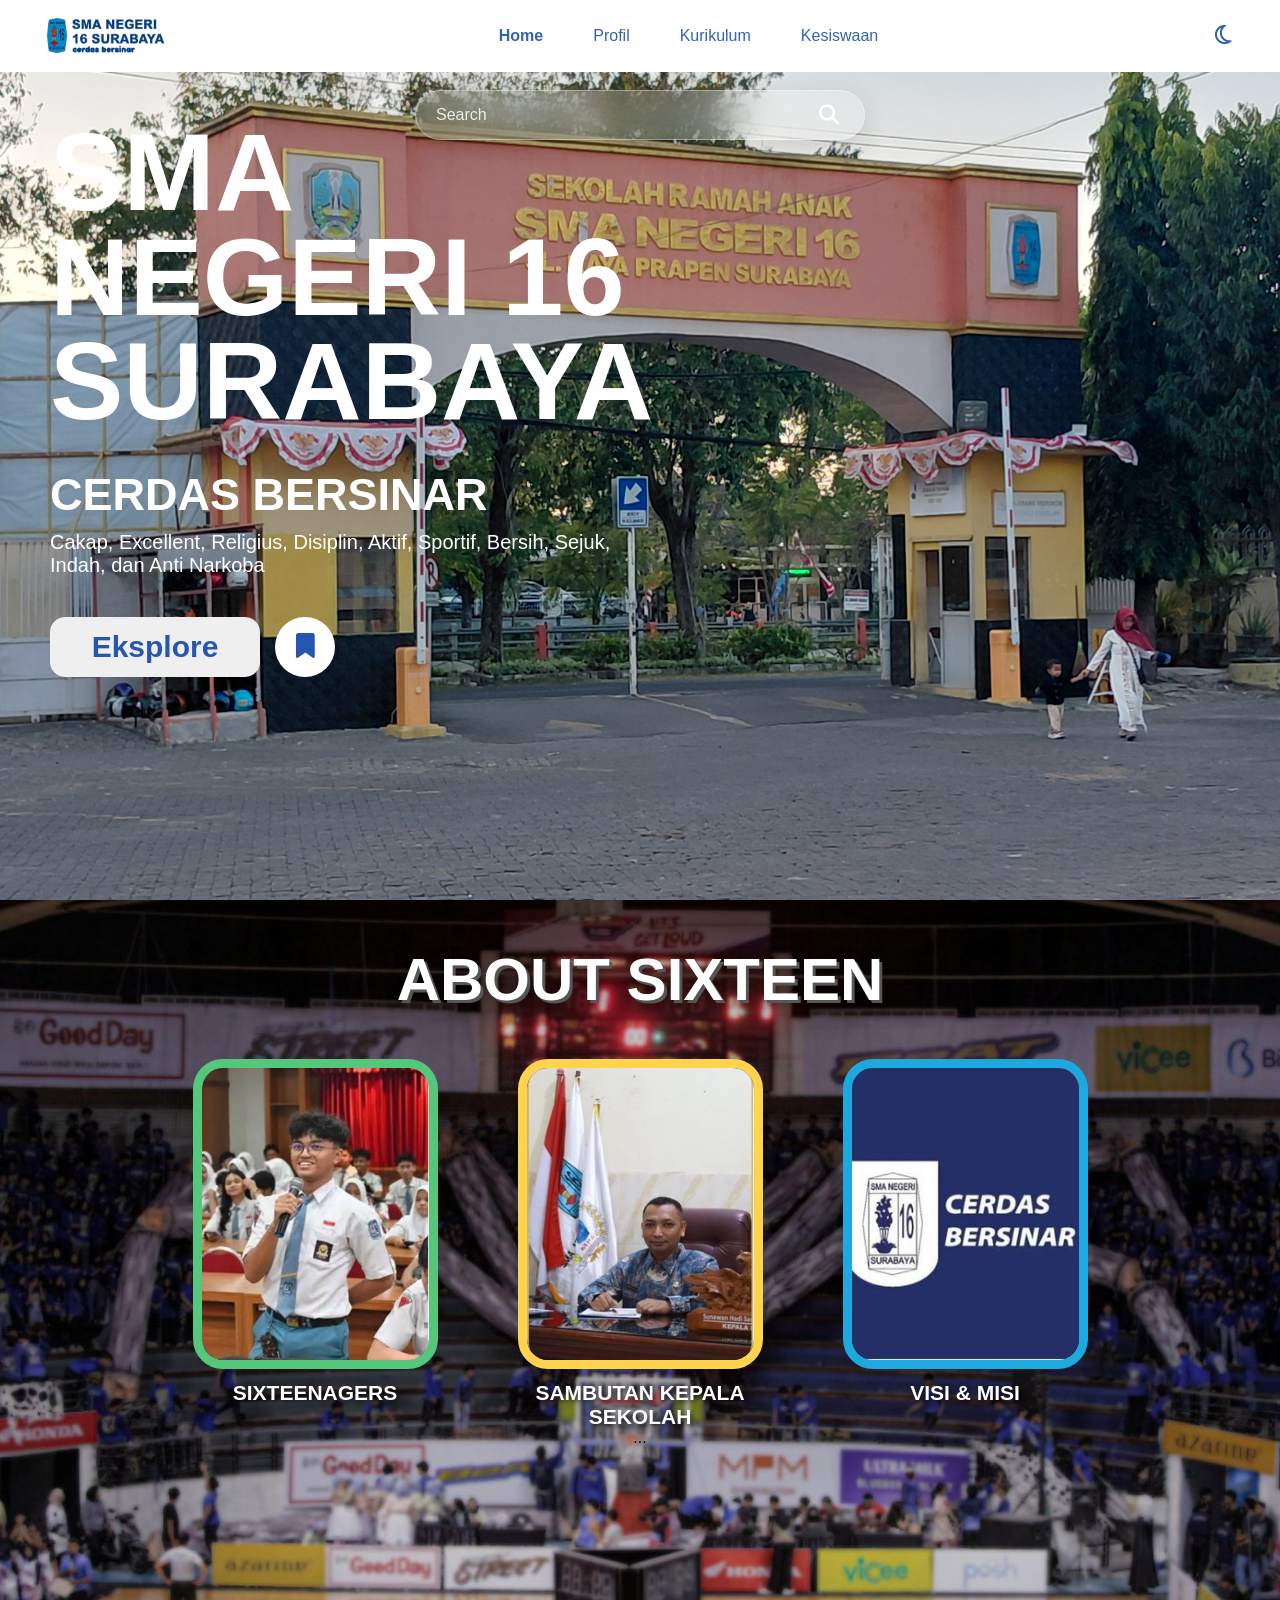
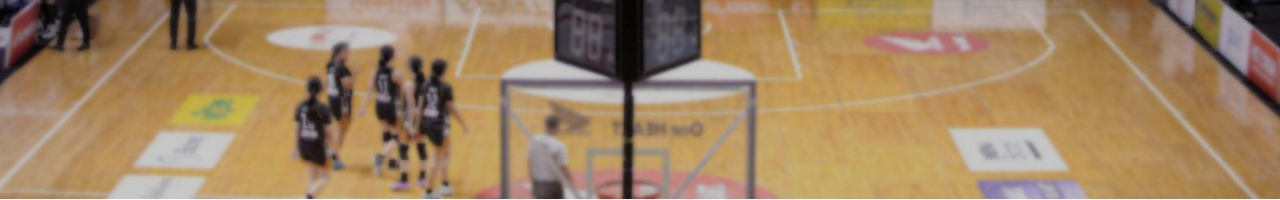
==== index.html @ 4f7dff68 "Rename index.HTML to index.html" ====
<!DOCTYPE html>
        <html lang="id">
        <head>
            <meta charset="UTF-8">
            <meta name="viewport" content="width=device-width, initial-scale=1.0">
            <title>SMAN 16 Surabaya-Cerdas Bersinar</title>
            <link rel="stylesheet" href="style.css">

            <!-- Font Awesome -->   
            <link rel="stylesheet"
            href="https://cdnjs.cloudflare.com/ajax/libs/font-awesome/6.6.0/css/all.min.css">
        </head>
        <body>


        <header>
            <nav>
                <div class="logo">
                    <img src="SIXTEEN.png" alt="">
                </div>

                <ul>
                    <li><a class="active" href="#">Home</a></li>
                    <li><a href="#">Profil</a></li>
                    <li><a href="#">Kurikulum</a></li>
                    <li><a href="#">Kesiswaan</a></li>
                </ul>

                <div class="menu-right">     
            <button id="theme-toggle">
                <i class="fa-regular fa-moon"></i>
            </button>
                </div>
                
            </nav>
        </header>

        <section class="hero">

            <img src="sekolah.jpg" class="bg">

            
            <div class="search">
                <input type="text" placeholder="Search">
                <button><i class="fa-solid fa-magnifying-glass"></i></button>
            </div>

            <div class="content">
                <h1>
                    SMA <br>
                    NEGERI 16 <br>
                    SURABAYA
                </h1>

                <h2>CERDAS BERSINAR</h2>

                <p>
                    Cakap, Excellent, Religius, Disiplin, Aktif,
                    Sportif, Bersih, Sejuk, Indah, dan Anti Narkoba
                </p>

                <div class="btn-group">
                    <button class="explore">Eksplore</button>

                    <button class="play">
                        <i class="fa-solid fa-bookmark"></i>
                    </button>
                </div>

            </div>

        </section>

        
<script>
/* =========================
   DARK / LIGHT MODE GLOBAL
========================= */

const themeToggle = document.getElementById("theme-toggle");


// Cek tema yang sebelumnya dipilih
const savedTheme = localStorage.getItem("theme");


// Kalau sebelumnya dark mode
if (savedTheme === "dark") {
    document.body.classList.add("dark-mode");
}


// Update icon sesuai tema
function updateThemeIcon() {

    if (!themeToggle) return;

    const icon = themeToggle.querySelector("i");

    if (document.body.classList.contains("dark-mode")) {

        icon.classList.remove("fa-moon");
        icon.classList.add("fa-sun");

    } else {

        icon.classList.remove("fa-sun");
        icon.classList.add("fa-moon");

    }
}


// Jalankan saat halaman dibuka
updateThemeIcon();


// Tombol Dark / Light
if (themeToggle) {

    themeToggle.addEventListener("click", function () {

        document.body.classList.toggle("dark-mode");


        // Simpan pilihan
        if (document.body.classList.contains("dark-mode")) {

            localStorage.setItem("theme", "dark");

        } else {

            localStorage.setItem("theme", "light");

        }


        updateThemeIcon();

    });

}



/* =========================
   EXPLORE BUTTON
========================= */

const exploreButton =
    document.getElementById("explore-button");


if (exploreButton) {

    exploreButton.addEventListener("click", function () {

        const aboutSection =
            document.querySelector(".about-section");


        if (aboutSection) {

            aboutSection.scrollIntoView({
                behavior: "smooth"
            });

        }

    });

}



/* =========================
   SEARCH
========================= */

const searchInput =
    document.getElementById("search-input");

const searchButton =
    document.getElementById("search-button");


function performSearch() {

    if (!searchInput) return;


    const keyword =
        searchInput.value.trim().toLowerCase();


    if (keyword === "") {
        return;
    }


    if (keyword.includes("sixteenagers")) {

        window.location.href =
            "sixteenagers.html";

        return;
    }


    if (
        keyword.includes("kepala") ||
        keyword.includes("sekolah")
    ) {

        window.location.href =
            "kepala-sekolah.html";

        return;
    }


    if (
        keyword.includes("visi") ||
        keyword.includes("misi")
    ) {

        window.location.href =
            "visi-misi.html";

        return;
    }


    alert(
        "Halaman untuk '" +
        searchInput.value +
        "' belum tersedia."
    );

}


if (searchButton) {

    searchButton.addEventListener(
        "click",
        performSearch
    );

}


if (searchInput) {

    searchInput.addEventListener(
        "keydown",
        function (event) {

            if (event.key === "Enter") {

                performSearch();

            }

        }
    );

}



/* =========================
   PARALLAX SIXTEENAGERS
========================= */

const sixteenPage =
    document.querySelector(".sixteen-page");


if (sixteenPage) {

    document.addEventListener(
        "mousemove",
        function (event) {

            const x =
                (window.innerWidth / 2 - event.clientX) / 50;

            const y =
                (window.innerHeight / 2 - event.clientY) / 50;


            sixteenPage.style.setProperty(
                "--mouse-x",
                x + "px"
            );


            sixteenPage.style.setProperty(
                "--mouse-y",
                y + "px"
            );

        }
    );

}
</script>

        </body>


                
         <section class="about-section">
         
    <h1>ABOUT SIXTEEN</h1>

    <div class="about-container">

        <!-- SIXTEENAGERS -->
        <a href="sixteenagers.html" class="about-card sixteenagers">
            <div class="image-box">
                <img src="sixteenagers.jpg" alt="Sixteenagers">
            </div>
            <h2>SIXTEENAGERS</h2>
        </a>


        <!-- KEPALA SEKOLAH -->
        <a href="kepala-sekolah.html" class="about-card kepala-sekolah">
            <div class="image-box">
                <img src="kepala-sekolah.jpg" alt="Kepala Sekolah">
            </div>
            <h2>SAMBUTAN KEPALA<br>SEKOLAH</h2>
        </a>


        <!-- VISI MISI -->
        <a href="visi-misi.html" class="about-card visi-misi">
            <div class="image-box">
                <img src="visi-misi.jpg" alt="Visi dan Misi">
            </div>
            <h2>VISI & MISI</h2>
        </a>

    </div>

    <div class=""

    ...

    </section class="about-section">

        ...

    </section>


    <!-- JAVASCRIPT -->

    <script>

        // semua JavaScript di atas di sini

    </script>

</body>
</html>
---- style.css ----
*{
    margin:0;
    padding:0;
    box-sizing:border-box;
    font-family:Arial, Helvetica, sans-serif;
}

body{
    overflow-x:hidden;
}


/* =========================
   NAVBAR
========================= */

.logo img{
    width: 130px;
    height:auto;
    display:block;
}

header{
    width:100%;
    position:absolute;
    top:0;
    left:0;
    z-index:100;
}

nav{
    display:flex;
    justify-content:space-between;
    align-items:center;
    padding:15px 40px;
    background:white;
}

nav ul{
    display:flex;
    gap:50px;
    list-style:none;
}

nav a{
    text-decoration:none;
    color:#3462b4;
}

.active{
    font-weight:bold;
}

.menu-right{
    display:flex;
    gap:10px;
    align-items:center;
}


/* =========================
   HERO
========================= */

.hero{
    position:relative;
    width:100%;
    height:100vh;
}

.bg{
    width:100%;
    height:100%;
    object-fit:cover;
}


/* Overlay */

.overlay{
    position:absolute;
    top:0;
    left:0;
    width:58%;
    height:100%;
    background:rgba(19,77,180,.55);
}


/* =========================
   SEARCH BAR
========================= */

.search{
    position:absolute;
    top:90px;
    left:50%;
    transform:translateX(-50%);
    width:450px;
    display:flex;

    /* Glassmorphism */
    background:rgba(255,255,255,0.18);
    backdrop-filter:blur(15px);
    -webkit-backdrop-filter:blur(15px);

    border:1px solid rgba(255,255,255,0.35);
    border-radius:40px;

    box-shadow:0 8px 30px rgba(0,0,0,0.15);

    overflow:hidden;
}

.search input{
    flex:1;
    padding:15px 20px;

    border:none;
    outline:none;

    background:transparent;
    color:white;

    font-size:16px;
}

.search input::placeholder{
    color:rgba(255,255,255,0.85);
}

.search button{
    width:70px;

    border:none;
    background:transparent;
    color:white;

    border-radius:0 40px 40px 0;

    font-size:20px;
    cursor:pointer;

    transition:0.3s;
}

.search button:hover{
    background:rgba(255,255,255,0.15);
}


/* =========================
   CONTENT
========================= */

.content{
    position:absolute;
    left:50px;
    top:120px;
    color:white;
    max-width:650px;
}

.content h1{
    font-size:110px;
    line-height:0.95;
    font-weight:900;
}

.content h2{
    margin-top:35px;
    font-size:45px;
}

.content p{
    margin-top:10px;
    font-size:20px;
    width:600px;
}


/* =========================
   BUTTON
========================= */

.btn-group{
    display:flex;
    gap:15px;
    margin-top:40px;
}

.explore{
    width:210px;
    height:60px;
    border:none;
    border-radius:15px;

    font-size:30px;
    color:#2556b0;
    font-weight:bold;

    cursor:pointer;
}

.play{
    width:60px;
    height:60px;

    border:none;
    border-radius:50%;

    background:white;
    color:#2556b0;

    font-size:25px;
    cursor:pointer;
}


/* =========================
   DARK / LIGHT MODE
========================= */

#theme-toggle{
    background:transparent;
    border:none;

    color:#3462b4;
    font-size:22px;

    cursor:pointer;
    padding:8px;

    transition:all 0.3s ease;
}

#theme-toggle:hover{
    transform:rotate(20deg) scale(1.1);
}


/* =========================
   DARK MODE
========================= */

body.dark-mode nav{
    background:#111;
}

body.dark-mode nav a{
    color:white;
}

body.dark-mode #theme-toggle{
    color:white;
}


/* Background */

body.dark-mode .bg{
    filter:brightness(45%);
}


/* Overlay */

body.dark-mode .overlay{
    background:rgba(0,0,0,0.55);
}


/* Search Dark Mode */

body.dark-mode .search{
    background:rgba(0,0,0,0.20);

    border:1px solid rgba(255,255,255,0.25);

    box-shadow:0 8px 30px rgba(0,0,0,0.4);
}

body.dark-mode .search input{
    background:transparent;
    color:white;
}

body.dark-mode .search input::placeholder{
    color:rgba(255,255,255,0.65);
}

body.dark-mode .search button{
    background:transparent;
    color:white;
}

body.dark-mode .search button:hover{
    background:rgba(255,255,255,0.1);
}


/* Explore */

body.dark-mode .explore{
    background:#222;
    color:white;
}


/* Bookmark */

body.dark-mode .play{
    background:#222;
    color:white;
}


.about-section{
    min-height:100vh;
    position:relative;

    background:
        
        url("about-bg.jpg");

    background-size:cover;
    background-position:center;

    padding-top:45px;
    text-align:center;
}


.about-section > h1{
    color:white;
    font-size:60px;
    font-weight:900;

    text-shadow:
        3px 3px 0 #555,
        0 5px 15px rgba(0,0,0,.5);

    margin-bottom:45px;
}


/* Container */

.about-container{
    display:flex;
    justify-content:center;
    align-items:flex-start;
    gap:80px;
}


/* Card */

.about-card{
    width:245px;

    text-decoration:none;
    color:white;

    display:block;

    transition:
        transform .35s ease,
        filter .35s ease;
}


/* Gambar */

.image-box{
    width:245px;
    height:310px;

    border-radius:30px;

    overflow:hidden;

    border:9px solid white;

    transition:
        transform .35s ease,
        box-shadow .35s ease;
}


.image-box img{
    width:100%;
    height:100%;

    object-fit:cover;

    display:block;

    transition:transform .5s ease;
}


/* Judul */

.about-card h2{
    margin-top:12px;

    font-size:21px;
    font-weight:900;

    color:white;

    text-shadow:2px 2px 5px rgba(0,0,0,.7);
}


/* Hover */

.about-card:hover{
    transform:translateY(-15px);
}


.about-card:hover .image-box{
    box-shadow:
        0 15px 35px rgba(0,0,0,.5);
}


.about-card:hover img{
    transform:scale(1.08);
}


/* Warna border masing-masing */

.sixteenagers .image-box{
    border-color:#55c77a;
}

.kepala-sekolah .image-box{
    border-color:#ffd34d;
}

.visi-misi .image-box{
    border-color:#1da9df;
}

.sixteen-page{
    min-height:100vh;

    display:flex;
    align-items:center;

    padding:120px 80px;

    position:relative;
    overflow:hidden;

    color:white;
}
/* TAMBAHAN BANG */
/* Background blur */
.sixteen-page{
    min-height:100vh;

    display:flex;
    align-items:center;

    padding:120px 80px;

    position:relative;
    overflow:hidden;

    color:white;
}


/* =========================
   BACKGROUND BLUR
========================= */

.sixteen-page::before{
    content:"";

    position:absolute;
    inset:-30px;

    background:
        linear-gradient(
            90deg,
            rgba(0,0,0,.78),
            rgba(0,0,0,.35)
        ),
        url("sixteenagers-bg.jpg");

    background-size:cover;
    background-position:center;

    filter:blur(10px);

    transform:scale(1.08);

    z-index:0;

    transition:transform .3s ease;
}


/* =========================
   CONTENT
========================= */

.sixteen-content{
    position:relative;
    z-index:1;

    max-width:700px;

    animation:contentIn 1s ease forwards;
}


.small-title{
    display:block;

    font-size:18px;
    letter-spacing:6px;
    font-weight:bold;

    color:#55c8ff;

    opacity:0;
    animation:fadeUp .8s ease .2s forwards;
}


.sixteen-content h1{
    font-size:85px;
    line-height:1;

    margin:15px 0 30px;

    font-weight:900;

    opacity:0;
    animation:fadeUp .8s ease .4s forwards;
}


.sixteen-content p{
    font-size:19px;
    line-height:1.7;

    margin-bottom:15px;

    color:#eee;

    opacity:0;
    animation:fadeUp .8s ease .6s forwards;
}


/* =========================
   BACK BUTTON
========================= */

.back-button{
    display:inline-flex;

    align-items:center;
    gap:10px;

    margin-top:30px;

    padding:13px 25px;

    border-radius:30px;

    background:white;
    color:#2556b0;

    text-decoration:none;

    font-weight:bold;

    opacity:0;

    animation:fadeUp .8s ease .8s forwards;

    transition:
        transform .3s ease,
        background .3s ease;
}


.back-button:hover{
    transform:translateX(-7px);
    background:#eaf3ff;
}


/* =========================
   ANIMATION
========================= */

@keyframes fadeUp{

    from{
        opacity:0;
        transform:translateY(30px);
    }

    to{
        opacity:1;
        transform:translateY(0);
    }

}


@keyframes contentIn{

    from{
        transform:translateX(-30px);
    }

    to{
        transform:translateX(0);
    }

}
        /*TAMBAHAN CACAKKU*/
.sixteen-page::before{
    content:"";

    position:absolute;
    inset:-30px;

    background:
        linear-gradient(
            90deg,
            rgba(0,0,0,.78),
            rgba(0,0,0,.35)
        ),
        url("halaman\ e\ sixteenagers.jpg");

    background-size:cover;
    background-position:center;

    filter:blur(1px);

    transform:
        translate(
            var(--mouse-x, 0px),
            var(--mouse-y, 0px)
        )
        scale(1.08);

    z-index:0;

    transition:transform .15s ease-out;
}
/* =========================
   GLOBAL DARK MODE
========================= */

body{
    transition:
        background .5s ease,
        color .5s ease;
}


/* =========================
   ABOUT SIXTEEN DARK MODE
========================= */

body.dark-mode .about-section{

    background:
        linear-gradient(
            rgba(0,0,0,.82),
            rgba(0,0,0,.92)
        ),
        url("about-bg.jpg");

    background-size:cover;
    background-position:center;

}


/* Judul */

body.dark-mode .about-section > h1{

    color:white;

    text-shadow:
        3px 3px 0 #111,
        0 5px 20px rgba(0,0,0,.9);

}


/* Card */

body.dark-mode .about-card{

    filter:brightness(.8);

}


body.dark-mode .about-card:hover{

    filter:brightness(1);

}


/* Foto */

body.dark-mode .image-box{

    box-shadow:
        0 10px 35px rgba(0,0,0,.8);

}


/* Tulisan */

body.dark-mode .about-card h2{

    color:white;

    text-shadow:
        2px 2px 6px rgba(0,0,0,.9);

}


/* =========================
   SMOOTH TRANSITION
========================= */

.about-section,
.about-section h1,
.about-card,
.about-card h2,
.image-box{

    transition:
        background .5s ease,
        color .5s ease,
        filter .5s ease,
        box-shadow .5s ease;

}
/* =====================================================
   HALAMAN KEPALA SEKOLAH
===================================================== */

.kepala-page{

    min-height:100vh;

    position:relative;

    overflow:hidden;

    padding:100px 6% 50px;

    color:white;

    display:flex;

    align-items:center;

}


/* =====================================================
   BACKGROUND BLUR
===================================================== */

.kepala-page::before{

    content:"";

    position:absolute;

    inset:-30px;

    background:

        linear-gradient(
            90deg,
            rgba(0,0,0,.55),
            rgba(0,0,0,.30)
        ),

        url("sekolah.jpg");

    background-size:cover;

    background-position:center;

    filter:blur(5px);

    transform:scale(1.08);

    z-index:0;

}


/* =====================================================
   CONTAINER
===================================================== */

.kepala-container{

    position:relative;

    z-index:1;

    width:100%;

    max-width:1400px;

    margin:auto;

}


/* =====================================================
   JUDUL
===================================================== */

.kepala-title{

    font-size:70px;

    line-height:.95;

    font-weight:900;

    color:#ffc400;

    text-shadow:

        4px 4px 0 #8a6500,

        0 8px 20px rgba(0,0,0,.6);

    margin-bottom:25px;

}


/* =====================================================
   CONTENT
===================================================== */

.kepala-content{

    display:flex;

    align-items:flex-start;

    gap:25px;

}


/* =====================================================
   FOTO
===================================================== */

.kepala-photo{

    width:270px;

    min-width:270px;

    border-radius:30px;

    overflow:hidden;

    background:rgba(255,255,255,.12);

    border:1px solid rgba(255,255,255,.6);

    box-shadow:

        0 15px 40px rgba(0,0,0,.45);

}


.kepala-photo img{

    width:100%;

    height:350px;

    object-fit:cover;

    display:block;

}


/* =====================================================
   NAMA KEPALA SEKOLAH
===================================================== */

.kepala-name{

    background:#ffc400;

    color:#fff;

    font-weight:900;

    font-size:15px;

    text-align:center;

    padding:9px 5px;

    text-shadow:
        1px 1px 3px rgba(0,0,0,.5);

}


/* =====================================================
   SAMBUTAN / GLASS CARD
===================================================== */

.kepala-message{

    flex:1;

    max-width:900px;

    padding:15px 20px;

    border-radius:28px;

    background:

        linear-gradient(
            135deg,
            rgba(255,255,255,.25),
            rgba(255,255,255,.10)
        );

    border:1px solid
        rgba(255,255,255,.55);

    backdrop-filter:blur(18px);

    -webkit-backdrop-filter:blur(18px);

    box-shadow:

        0 15px 40px rgba(0,0,0,.25);

}


.kepala-message p{

    font-size:18px;

    line-height:1.45;

    margin-bottom:6px;

    color:white;

    font-weight:500;

    text-shadow:
        1px 1px 3px rgba(0,0,0,.7);

}


/* =====================================================
   BACK BUTTON
===================================================== */

.kepala-back{

    margin-top:25px;

    display:inline-flex;

}


/* =====================================================
   DARK MODE
===================================================== */

body.dark-mode .kepala-page::before{

    background:

        linear-gradient(
            90deg,
            rgba(0,0,0,.82),
            rgba(0,0,0,.65)
        ),

        url("sekolah.jpg");

    background-size:cover;

    background-position:center;

}


body.dark-mode .kepala-message{

    background:

        linear-gradient(
            135deg,
            rgba(0,0,0,.45),
            rgba(0,0,0,.25)
        );

    border-color:
        rgba(255,255,255,.25);

    box-shadow:

        0 15px 45px rgba(0,0,0,.65);

}


body.dark-mode .kepala-photo{

    background:rgba(0,0,0,.3);

    border-color:
        rgba(255,255,255,.3);

}


body.dark-mode .kepala-name{

    background:#d6a500;

}


/* =====================================================
   RESPONSIVE
===================================================== */

@media (max-width:900px){

    .kepala-page{

        padding:
            120px 30px 50px;

    }


    .kepala-title{

        font-size:50px;

    }


    .kepala-content{

        flex-direction:column;

        align-items:center;

    }


    .kepala-photo{

        width:280px;

    }


    .kepala-message{

        width:100%;

    }

}


@media (max-width:600px){

    .kepala-title{

        font-size:38px;

    }


    .kepala-message p{

        font-size:15px;

    }


    .kepala-photo{

        width:230px;

        min-width:230px;

    }


    .kepala-photo img{

        height:290px;

    }

}
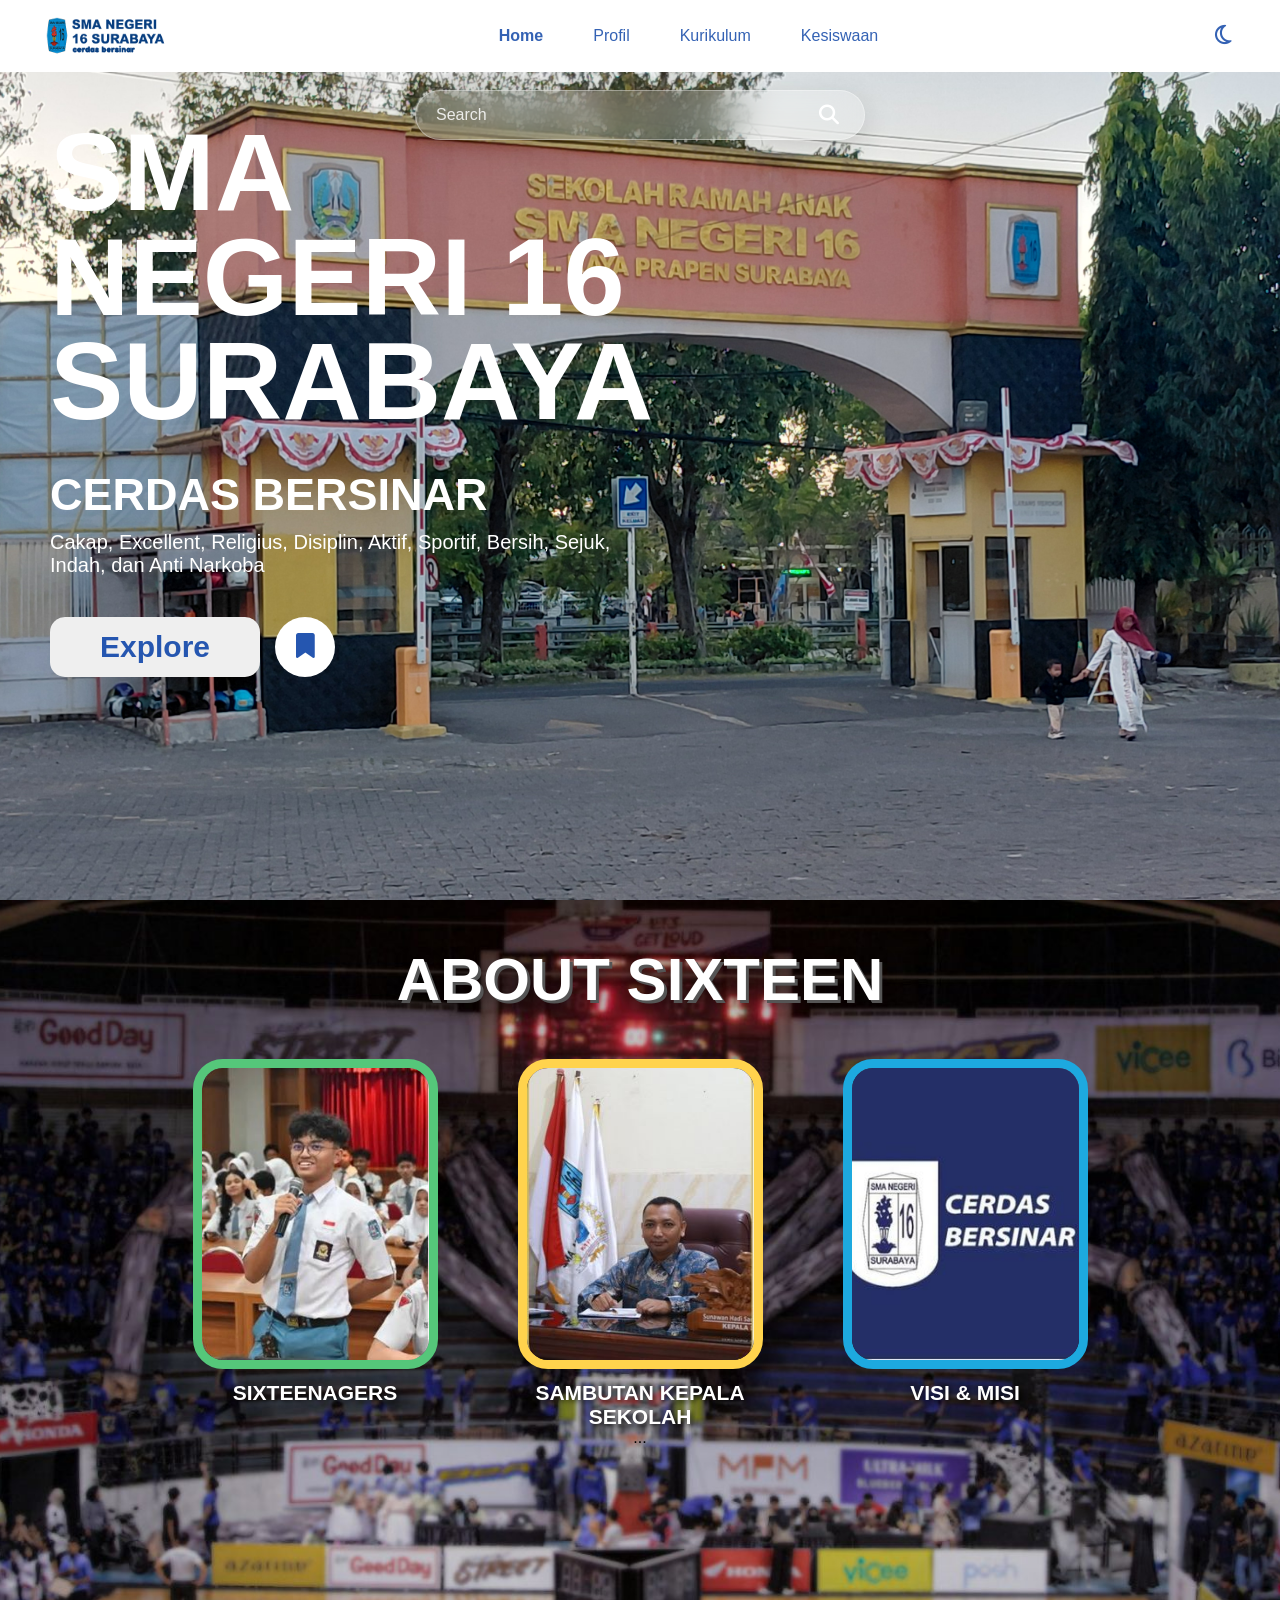
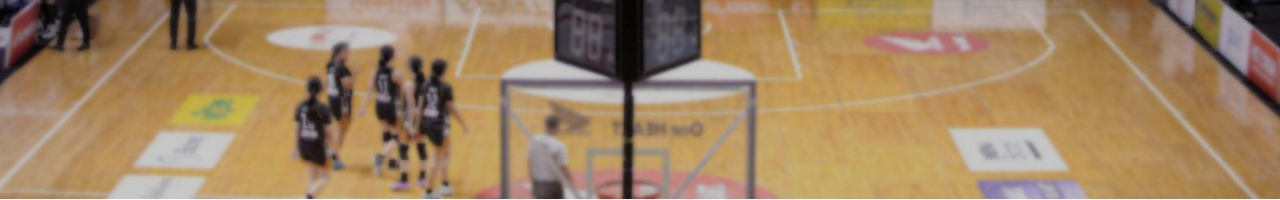
==== commit 2c073dba: "Update index.html" ====
--- a/index.html
+++ b/index.html
@@ -60,7 +60,7 @@
                 </p>
 
                 <div class="btn-group">
-                    <button class="explore">Eksplore</button>
+                    <button class="explore">Explore</button>
 
                     <button class="play">
                         <i class="fa-solid fa-bookmark"></i>
